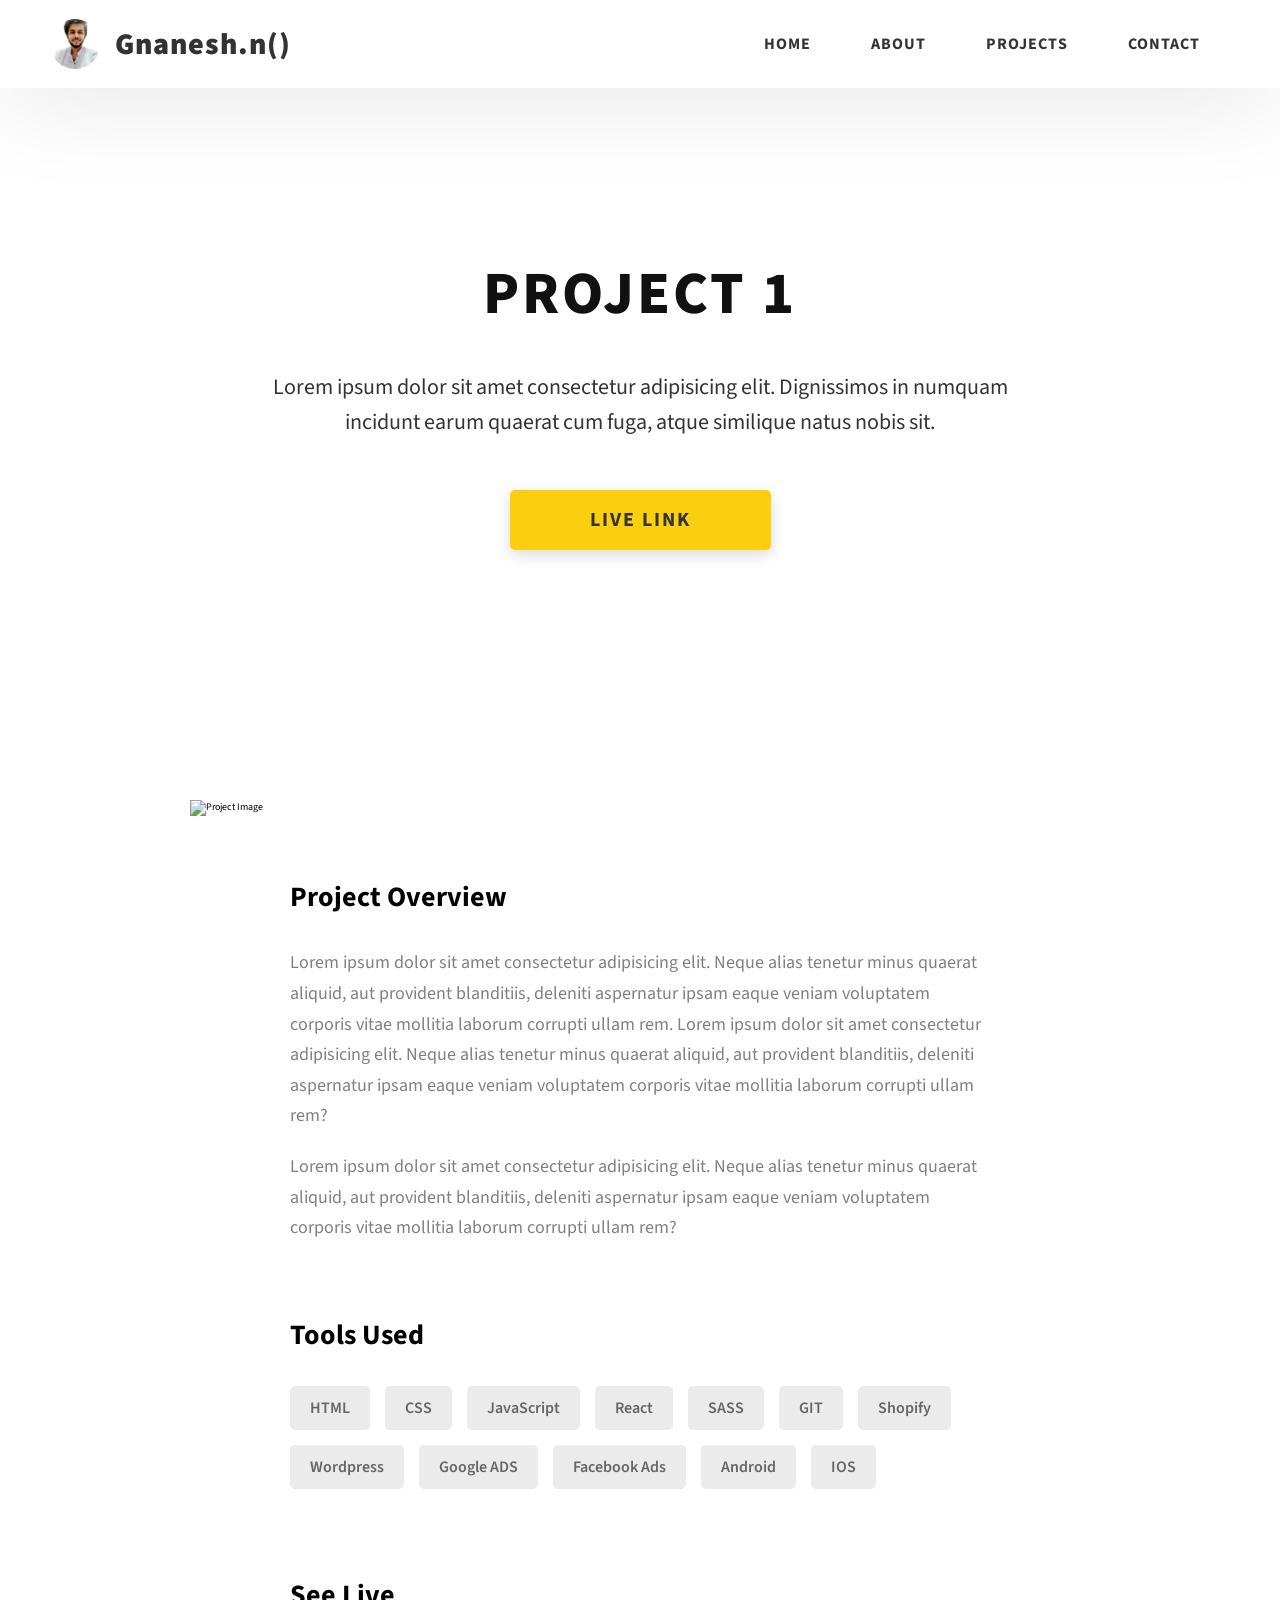
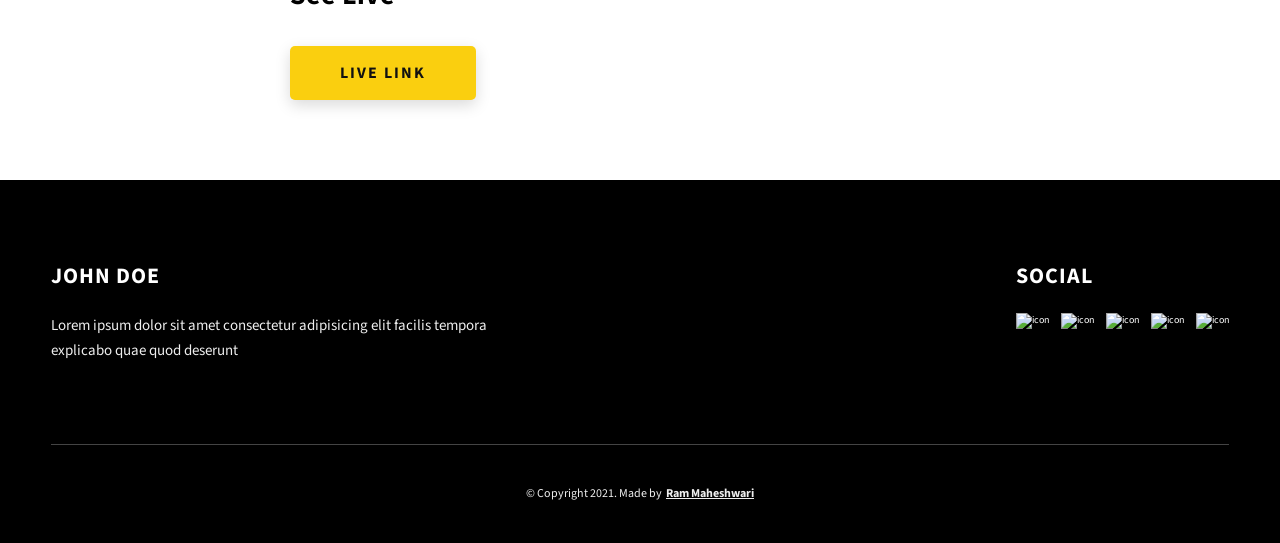
==== project-1.html @ 3f85c2f6 "added some text" ====
<!DOCTYPE html>
<html lang="en">
  <head>
    <meta charset="UTF-8" />
    <meta name="viewport" content="width=device-width, initial-scale=1.0" />
    <meta http-equiv="X-UA-Compatible" content="ie=edge" />
    <title>Case Study of Project 1</title>
    <meta name="description" content="Case study page of Project" />

    <link rel="stylesheet" href="css/style.css" />

    <link rel="preconnect" href="https://fonts.googleapis.com" />
    <link rel="preconnect" href="https://fonts.gstatic.com" crossorigin />
    <link
      href="https://fonts.googleapis.com/css2?family=Source+Sans+Pro:wght@400;600;700;900&display=swap"
      rel="stylesheet"
    />
  </head>
  <body>
    <header class="header">
      <div class="header__content">
        <div class="header__logo-container">
          <div class="header__logo-img-cont">
            <img
              src="./assets/png/IMG_2266.jpg"
              alt="Gnanesh Logo Image"
              class="header__logo-img"
            />
          </div>
          <span class="header__logo-sub">Gnanesh.n()</span>
        </div>
        <div class="header__main">
          <ul class="header__links">
            <li class="header__link-wrapper">
              <a href="./index.html" class="header__link"> Home </a>
            </li>
            <li class="header__link-wrapper">
              <a href="./index.html#about" class="header__link">About </a>
            </li>
            <li class="header__link-wrapper">
              <a href="./index.html#projects" class="header__link">
                Projects
              </a>
            </li>
            <li class="header__link-wrapper">
              <a href="./index.html#contact" class="header__link"> Contact </a>
            </li>
          </ul>
          <div class="header__main-ham-menu-cont">
            <img
              src="./assets/svg/ham-menu.svg"
              alt="hamburger menu"
              class="header__main-ham-menu"
            />
            <img
              src="./assets/svg/ham-menu-close.svg"
              alt="hamburger menu close"
              class="header__main-ham-menu-close d-none"
            />
          </div>
        </div>
      </div>
      <div class="header__sm-menu">
        <div class="header__sm-menu-content">
          <ul class="header__sm-menu-links">
            <li class="header__sm-menu-link">
              <a href="./index.html"> Home </a>
            </li>

            <li class="header__sm-menu-link">
              <a href="./index.html#about"> About </a>
            </li>

            <li class="header__sm-menu-link">
              <a href="./index.html#projects"> Projects </a>
            </li>

            <li class="header__sm-menu-link">
              <a href="./index.html#contact"> Contact </a>
            </li>
          </ul>
        </div>
      </div>
    </header>
    <section class="project-cs-hero">
      <div class="project-cs-hero__content">
        <h1 class="heading-primary">Project 1</h1>
        <div class="project-cs-hero__info">
          <p class="text-primary">
            Lorem ipsum dolor sit amet consectetur adipisicing elit. Dignissimos
            in numquam incidunt earum quaerat cum fuga, atque similique natus
            nobis sit.
          </p>
        </div>
        <div class="project-cs-hero__cta">
          <a href="#" class="btn btn--bg" target="_blank">Live Link</a>
        </div>
      </div>
    </section>
    <section class="project-details">
      <div class="main-container">
        <div class="project-details__content">
          <div class="project-details__showcase-img-cont">
            <img
              src="./assets/jpeg/project-mockup-example.jpeg"
              alt="Project Image"
              class="project-details__showcase-img"
            />
          </div>
          <div class="project-details__content-main">
            <div class="project-details__desc">
              <h3 class="project-details__content-title">Project Overview</h3>
              <p class="project-details__desc-para">
                Lorem ipsum dolor sit amet consectetur adipisicing elit. Neque
                alias tenetur minus quaerat aliquid, aut provident blanditiis,
                deleniti aspernatur ipsam eaque veniam voluptatem corporis vitae
                mollitia laborum corrupti ullam rem. Lorem ipsum dolor sit amet
                consectetur adipisicing elit. Neque alias tenetur minus quaerat
                aliquid, aut provident blanditiis, deleniti aspernatur ipsam
                eaque veniam voluptatem corporis vitae mollitia laborum corrupti
                ullam rem?
              </p>
              <p class="project-details__desc-para">
                Lorem ipsum dolor sit amet consectetur adipisicing elit. Neque
                alias tenetur minus quaerat aliquid, aut provident blanditiis,
                deleniti aspernatur ipsam eaque veniam voluptatem corporis vitae
                mollitia laborum corrupti ullam rem?
              </p>
            </div>
            <div class="project-details__tools-used">
              <h3 class="project-details__content-title">Tools Used</h3>
              <div class="skills">
                <div class="skills__skill">HTML</div>
                <div class="skills__skill">CSS</div>
                <div class="skills__skill">JavaScript</div>
                <div class="skills__skill">React</div>
                <div class="skills__skill">SASS</div>
                <div class="skills__skill">GIT</div>
                <div class="skills__skill">Shopify</div>
                <div class="skills__skill">Wordpress</div>
                <div class="skills__skill">Google ADS</div>
                <div class="skills__skill">Facebook Ads</div>
                <div class="skills__skill">Android</div>
                <div class="skills__skill">IOS</div>
              </div>
            </div>
            <div class="project-details__links">
              <h3 class="project-details__content-title">See Live</h3>
              <a
                href="#"
                class="btn btn--med btn--theme project-details__links-btn"
                target="_blank"
                >Live Link</a
              >
              <a
                href="#"
                class="btn btn--med btn--theme-inv project-details__links-btn"
                target="_blank"
                >Code Link</a
              >
            </div>
          </div>
        </div>
      </div>
    </section>
    <footer class="main-footer">
      <div class="main-container">
        <div class="main-footer__upper">
          <div class="main-footer__row main-footer__row-1">
            <h2 class="heading heading-sm main-footer__heading-sm">
              <span>Social</span>
            </h2>
            <div class="main-footer__social-cont">
              <a target="_blank" rel="noreferrer" href="#">
                <img
                  class="main-footer__icon"
                  src="./assets/png/linkedin-ico.png"
                  alt="icon"
                />
              </a>
              <a target="_blank" rel="noreferrer" href="#">
                <img
                  class="main-footer__icon"
                  src="./assets/png/github-ico.png"
                  alt="icon"
                />
              </a>
              <a target="_blank" rel="noreferrer" href="#">
                <img
                  class="main-footer__icon"
                  src="./assets/png/twitter-ico.png"
                  alt="icon"
                />
              </a>
              <a target="_blank" rel="noreferrer" href="#">
                <img
                  class="main-footer__icon"
                  src="./assets/png/yt-ico.png"
                  alt="icon"
                />
              </a>
              <a target="_blank" rel="noreferrer" href="#">
                <img
                  class="main-footer__icon main-footer__icon--mr-none"
                  src="./assets/png/insta-ico.png"
                  alt="icon"
                />
              </a>
            </div>
          </div>
          <div class="main-footer__row main-footer__row-2">
            <h4 class="heading heading-sm text-lt">John Doe</h4>
            <p class="main-footer__short-desc">
              Lorem ipsum dolor sit amet consectetur adipisicing elit facilis
              tempora explicabo quae quod deserunt
            </p>
          </div>
        </div>

        <div class="main-footer__lower">
          &copy; Copyright 2021. Made by
          <a rel="noreferrer" target="_blank" href="https://rammaheshwari.com"
            >Ram Maheshwari</a
          >
        </div>
      </div>
    </footer>
    <script src="./index.js"></script>
  </body>
</html>
---- css/style.css ----
/*
0 - 600px:      Phone
600 - 900px:    Tablet portrait
900 - 1200px:   Tablet landscape
[1200 - 1800] is where our normal styles apply
1800px + :      Big desktop
$breakpoint arguement choices:
- phone
- tab-port
- tab-land
- big-desktop

Inside media queries 1em is always 16px i.e 1em = 16px at every screen size only inside media queries
*/
*,
*::after,
*::before {
  margin: 0;
  padding: 0;
  box-sizing: inherit;
  font-family: inherit;
}

html {
  font-size: 62.5%;
  scroll-behavior: smooth;
}
@media only screen and (max-width: 75em) {
  html {
    font-size: 59%;
  }
}
@media only screen and (max-width: 56.25em) {
  html {
    font-size: 56%;
  }
}
@media only screen and (min-width: 112.5em) {
  html {
    font-size: 65%;
  }
}

body {
  box-sizing: border-box;
  position: relative;
  line-height: 1.5;
  font-family: sans-serif;
  overflow-x: hidden;
  overflow-y: scroll;
  font-family: "Source Sans Pro", sans-serif;
}

a {
  text-decoration: none;
  color: inherit;
}

li {
  list-style: none;
}

input:focus,
button:focus,
a:focus,
textarea:focus {
  outline: none;
}

button {
  border: none;
  cursor: pointer;
}

textarea {
  resize: none;
}

.heading-primary {
  font-size: 6rem;
  text-transform: uppercase;
  letter-spacing: 3px;
  text-align: center;
  color: #111;
  font-weight: 800;
}
@media only screen and (max-width: 37.5em) {
  .heading-primary {
    font-size: 4.5rem;
  }
}

.heading-sec__mb-bg {
  margin-bottom: 11rem;
}
@media only screen and (max-width: 56.25em) {
  .heading-sec__mb-bg {
    margin-bottom: 8rem;
  }
}

.heading-sec__mb-med {
  margin-bottom: 9rem;
}
@media only screen and (max-width: 56.25em) {
  .heading-sec__mb-med {
    margin-bottom: 8rem;
  }
}

.heading-sec__main {
  display: block;
  font-size: 4rem;
  text-transform: uppercase;
  letter-spacing: 1px;
  letter-spacing: 3px;
  text-align: center;
  margin-bottom: 3.5rem;
  position: relative;
}
.heading-sec__main--lt {
  color: #111;
  font-weight: 800;
}
.heading-sec__main--lt::after {
  content: "";
  background: #facf0f !important;
}
.heading-sec__main::after {
  content: "";
  position: absolute;
  top: calc(100% + 1.5rem);
  height: 5px;
  width: 3rem;
  background: #facf0f;
  left: 50%;
  transform: translateX(-50%);
  border-radius: 5px;
}
@media only screen and (max-width: 37.5em) {
  .heading-sec__main::after {
    top: calc(100% + 1.2rem);
  }
}

.heading-sec__sub {
  display: block;
  text-align: center;
  color: #555;
  font-size: 2rem;
  font-weight: 500;
  max-width: 80rem;
  margin: auto;
  line-height: 1.6;
}
@media only screen and (max-width: 37.5em) {
  .heading-sec__sub {
    font-size: 1.8rem;
  }
}
.heading-sec__sub--lt {
  color: #333;
}

.heading-sm {
  font-size: 2.2rem;
  text-transform: uppercase;
  letter-spacing: 1px;
}

.main-container {
  max-width: 120rem;
  margin: auto;
  width: 92%;
}

.btn {
  background: #facf0f;
  color: #333;
  text-transform: uppercase;
  letter-spacing: 2px;
  display: inline-block;
  font-weight: 700;
  border-radius: 5px;
  box-shadow: 0 5px 15px 0 rgba(0, 0, 0, 0.15);
  transition: transform 0.3s;
}
.btn:hover {
  transform: translateY(-3px);
}
.btn--bg {
  padding: 1.5rem 8rem;
  font-size: 2rem;
}
.btn--med {
  padding: 1.5rem 5rem;
  font-size: 1.6rem;
}
.btn--theme {
  background: #facf0f;
  color: #111;
}
.btn--theme-inv {
  color: #fff;
  background: #fff;
  border: 2px solid #fff;
  box-shadow: none;
  padding: calc(1.5rem - 2px) calc(5rem - 2px);
}

.sec-pad {
  padding: 12rem 0;
}
@media only screen and (max-width: 56.25em) {
  .sec-pad {
    padding: 8rem 0;
  }
}

.text-primary {
  color: #333;
  font-size: 2.2rem;
  text-align: center;
  width: 100%;
  line-height: 1.6;
}
@media only screen and (max-width: 37.5em) {
  .text-primary {
    font-size: 2rem;
  }
}

.d-none {
  display: none;
}

.home-hero {
  color: #fff;
  background: linear-gradient(
      to right,
      rgba(255, 255, 255, 0.8),
      rgba(255, 255, 255, 0.8)
    ),
    url(../../assets/svg/common-bg.svg);
  background-position: center;
  height: 100vh;
  min-height: 80rem;
  max-height: 120rem;
  position: relative;
}
@media only screen and (max-width: 37.5em) {
  .home-hero {
    height: unset;
    min-height: unset;
  }
}
.home-hero__socials {
  position: absolute;
  top: 50%;
  border: 2px solid #eee;
  border-left: 2px solid #eee;
  transform: translateY(-50%);
}
@media only screen and (max-width: 56.25em) {
  .home-hero__socials {
    display: none;
  }
}
.home-hero__mouse-scroll-cont {
  position: absolute;
  bottom: 3%;
  left: 50%;
  transform: translateX(-50%);
}
@media only screen and (max-width: 37.5em) {
  .home-hero__mouse-scroll-cont {
    display: none;
  }
}
.home-hero__social {
  width: 5rem;
}
.home-hero__social-icon-link {
  width: 100%;
  display: block;
  padding: 1.2rem;
  border-bottom: 2px solid #eee;
  transition: background 0.3s;
}
.home-hero__social-icon-link:hover {
  background: rgba(255, 255, 255, 0.1);
}
.home-hero__social-icon-link--bd-none {
  border-bottom: 0;
}
.home-hero__social-icon {
  width: 100%;
}
.home-hero__content {
  position: absolute;
  top: 50%;
  left: 50%;
  transform: translate(-50%, -50%);
  max-width: 90rem;
  width: 92%;
}
@media only screen and (max-width: 37.5em) {
  .home-hero__content {
    padding: 19rem 0 13rem 0;
    margin: auto;
    position: static;
    transform: translate(0, 0);
  }
}
.home-hero__info {
  margin: 3rem auto 0 auto;
  max-width: 80rem;
}
.home-hero__cta {
  margin-top: 5rem;
  text-align: center;
}

.about {
  background: #fafafa;
}
.about__content {
  display: grid;
  grid-template-columns: 1fr 1fr;
  grid-gap: 10rem;
}
@media only screen and (max-width: 56.25em) {
  .about__content {
    grid-template-columns: 1fr;
    grid-gap: 8rem;
  }
}
.about__content-title {
  font-weight: 700;
  font-size: 2.8rem;
  margin-bottom: 3rem;
}
@media only screen and (max-width: 37.5em) {
  .about__content-title {
    font-size: 2.4rem;
  }
}
.about__content-details-para {
  font-size: 1.8rem;
  color: #666;
  max-width: 60rem;
  line-height: 1.7;
  margin-bottom: 1rem;
}
.about__content-details-para--hl {
  font-weight: 700;
  margin: 0 3px;
}
.about__content-details-para:last-child {
  margin-bottom: 4rem;
}
.about__content-details-para a {
  text-decoration: underline;
  font-weight: 700;
  color: #facf0f;
  margin: 0 3px;
}

.projects__row {
  display: grid;
  grid-template-columns: 1.5fr 1fr;
  grid-gap: 5rem;
  margin-bottom: 11rem;
}
@media only screen and (max-width: 56.25em) {
  .projects__row {
    grid-template-columns: 1fr;
    grid-gap: 2rem;
    margin-bottom: 8rem;
  }
}
@media only screen and (max-width: 56.25em) {
  .projects__row {
    text-align: center;
  }
}
.projects__row:last-child {
  margin-bottom: 0;
}
.projects__row-img-cont {
  overflow: hidden;
}
.projects__row-img {
  width: 100%;
  display: block;
  object-fit: cover;
}
.projects__row-content {
  padding: 2rem 0;
  display: flex;
  justify-content: center;
  flex-direction: column;
  align-items: flex-start;
}
@media only screen and (max-width: 56.25em) {
  .projects__row-content {
    align-items: center;
  }
}
.projects__row-content-title {
  font-weight: 700;
  font-size: 2.8rem;
  margin-bottom: 2rem;
}
@media only screen and (max-width: 37.5em) {
  .projects__row-content-title {
    font-size: 2.4rem;
  }
}
.projects__row-content-desc {
  font-size: 1.8rem;
  color: grey;
  max-width: 60rem;
  line-height: 1.7;
  margin-bottom: 3rem;
}
@media only screen and (max-width: 37.5em) {
  .projects__row-content-desc {
    font-size: 1.7rem;
  }
}

.contact {
  background: linear-gradient(
      to right,
      rgba(255, 255, 255, 0.8),
      rgba(255, 255, 255, 0.8)
    ),
    url(../../assets/svg/common-bg.svg);
  background-size: cover;
  background-position: center;
}
.contact__form-container {
  box-shadow: rgb(100 100 111 / 20%) 0 7px 29px 0;
  background: #fff;
  padding: 4rem;
  margin-top: 6rem;
  max-width: 80rem;
  text-align: right;
  width: 95%;
  border-radius: 5px;
  margin: 5rem auto 0 auto;
}
@media only screen and (max-width: 37.5em) {
  .contact__form-container {
    padding: 3rem;
  }
}
.contact__form-field {
  margin-bottom: 4rem;
}
@media only screen and (max-width: 37.5em) {
  .contact__form-field {
    margin-bottom: 3rem;
  }
}
.contact__form-label {
  color: #666;
  font-size: 1.4rem;
  letter-spacing: 1px;
  font-weight: 700;
  margin-bottom: 1rem;
  display: block;
  text-align: left;
}
.contact__form-input {
  color: #333;
  padding: 2rem;
  width: 100%;
  border: 1px solid #ebebeb;
  font-size: 1.6rem;
  letter-spacing: 0px;
  background: #f0f0f0;
  border-radius: 5px;
  font-weight: 600;
  /* Code for Modern Browsers */
  /* Code for WebKit, Blink, Edge */
  /* Code for Internet Explorer 10-11 */
  /* Code for Microsoft Edge */
  /* Code for Mozilla Firefox 4 to 18 */
  /* Code for Mozilla Firefox 19+ */
}
.contact__form-input::placeholder {
  color: #999;
  font-weight: 600;
  font-size: 1.6rem;
}
.contact__form-input::-webkit-input-placeholder {
  color: #999;
  font-weight: 600;
  font-size: 1.6rem;
}
.contact__form-input:-ms-input-placeholder {
  color: #999;
  font-weight: 600;
  font-size: 1.6rem;
}
.contact__form-input::-ms-input-placeholder {
  color: #999;
  font-weight: 600;
  font-size: 1.6rem;
}
.contact__form-input:-moz-placeholder {
  opacity: 1;
  color: #999;
  font-weight: 600;
  font-size: 1.6rem;
}
.contact__form-input::-moz-placeholder {
  opacity: 1;
  color: #999;
  font-weight: 600;
  font-size: 1.6rem;
}
.contact__btn {
  width: 30%;
  padding: 2rem 4rem;
  font-size: 1.6rem;
}
@media only screen and (max-width: 37.5em) {
  .contact__btn {
    width: 100%;
  }
}

.project-cs-hero {
  color: #fff;
  background: linear-gradient(
      to right,
      rgba(255, 255, 255, 0.8),
      rgba(255, 255, 255, 0.8)
    ),
    url(../../assets/svg/common-bg.svg);
  background-size: cover;
  background-position: center;
  position: relative;
}
@media only screen and (max-width: 37.5em) {
  .project-cs-hero {
    height: unset;
    min-height: unset;
  }
}
.project-cs-hero__content {
  padding: 25rem 0 17rem 0;
  max-width: 90rem;
  width: 92%;
  margin: auto;
}
@media only screen and (max-width: 37.5em) {
  .project-cs-hero__content {
    padding: 19rem 0 13rem 0;
    margin: auto;
    position: static;
    transform: translate(0, 0);
  }
}
.project-cs-hero__info {
  margin: 3rem auto 0 auto;
  max-width: 80rem;
}
.project-cs-hero__cta {
  margin-top: 5rem;
  text-align: center;
}

.project-details__content {
  padding: 8rem 0;
  max-width: 90rem;
  margin: auto;
}
.project-details__content-title {
  font-weight: 700;
  font-size: 2.8rem;
  margin-bottom: 3rem;
}
@media only screen and (max-width: 37.5em) {
  .project-details__content-title {
    font-size: 2.4rem;
  }
}

.project-details__showcase-img-cont {
  width: 100%;
  margin-bottom: 6rem;
}

.project-details__showcase-img {
  width: 100%;
}

.project-details__content-main {
  width: 100%;
  max-width: 70rem;
  margin: auto;
}

.project-details__desc {
  margin: 0 0 7rem 0;
}
.project-details__desc-para {
  font-size: 1.8rem;
  line-height: 1.7;
  color: grey;
  margin-bottom: 2rem;
}

.project-details__tools-used {
  margin: 0 0 7rem 0;
}
.project-details__tools-used-list {
  display: flex;
  flex-wrap: wrap;
}
.project-details__tools-used-item {
  padding: 1rem 2rem;
  margin-bottom: 1.5rem;
  margin-right: 1.5rem;
  font-size: 1.6rem;
  background: rgba(153, 153, 153, 0.2);
  border-radius: 5px;
  font-weight: 600;
  color: #777;
}

.project-details__links {
  margin: 0 0;
}
.project-details__links-btn {
  margin-right: 2rem;
}
@media only screen and (max-width: 37.5em) {
  .project-details__links-btn {
    margin-right: 0;
    width: 70%;
    margin-bottom: 2rem;
    text-align: center;
  }
}
.project-details__links-btn:last-child {
  margin: 0;
}
@media only screen and (max-width: 37.5em) {
  .project-details__links-btn:last-child {
    margin: 0;
  }
}

.header {
  position: fixed;
  width: 100%;
  z-index: 1000;
  background: #000;
  background: #fff;
  box-shadow: 0 10px 100px rgba(0, 0, 0, 0.1);
}
.header__content {
  display: flex;
  align-items: center;
  justify-content: space-between;
  padding: 1rem 5rem;
}
@media only screen and (max-width: 56.25em) {
  .header__content {
    padding: 0 2rem;
  }
}
.header__logo-container {
  display: flex;
  align-items: center;
  cursor: pointer;
  color: #333;
  transition: color 0.3s;
}
.header__logo-container:hover {
  color: #666363ed;
  /* color: #facf0f; */
}
.header__logo-img-cont {
  width: 5rem;
  height: 5rem;
  border-radius: 50px;
  overflow: hidden;
  margin-right: 1.5rem;
  background: #fff;
}
@media only screen and (max-width: 56.25em) {
  .header__logo-img-cont {
    width: 4.5rem;
    height: 4.5rem;
    margin-right: 1.2rem;
  }
}
.header__logo-img {
  width: 100%;
  height: 100%;
  object-fit: cover;
  object-position: center;
  display: block;
}
.header__logo-sub {
  font-size: 3rem;
  /* text-transform: uppercase; */
  font-weight: 900;
  letter-spacing: 1px;
}
.header__links {
  display: flex;
}
@media only screen and (max-width: 37.5em) {
  .header__links {
    display: none;
  }
}
.header__link {
  padding: 2.2rem 3rem;
  display: inline-block;
  font-size: 1.6rem;
  color: #333;
  text-transform: uppercase;
  letter-spacing: 1px;
  font-weight: 700;
  transition: color 0.3s;
}
.header__link:hover {
  color: rgb(229, 21, 21);
}
@media only screen and (max-width: 56.25em) {
  .header__link {
    padding: 3rem 1.8rem;
    font-size: 1.5rem;
  }
}
.header__main-ham-menu-cont {
  display: none;
  width: 3rem;
  padding: 2.2rem 0;
}
@media only screen and (max-width: 37.5em) {
  .header__main-ham-menu-cont {
    display: block;
  }
}
.header__main-ham-menu {
  width: 100%;
}
.header__main-ham-menu-close {
  width: 100%;
}
.header__sm-menu {
  background: #fff;
  position: absolute;
  width: 100%;
  top: 100%;
  visibility: hidden;
  opacity: 0;
  transition: all 0.3s;
  box-shadow: 0px 5px 5px 0px rgba(0, 0, 0, 0.1);
  -webkit-box-shadow: 0px 5px 5px 0px rgba(0, 0, 0, 0.1);
  -moz-box-shadow: 0px 5px 5px 0px rgba(0, 0, 0, 0.1);
}
.header__sm-menu--active {
  visibility: hidden;
  opacity: 0;
}
@media only screen and (max-width: 37.5em) {
  .header__sm-menu--active {
    visibility: visible;
    opacity: 1;
  }
}
.header__sm-menu-link a {
  display: block;
  text-decoration: none;
  padding: 2.5rem 3rem;
  font-size: 1.6rem;
  color: #333;
  text-align: right;
  border-bottom: 1px solid #eee;
  font-weight: 700;
  text-transform: uppercase;
  letter-spacing: 2px;
  transition: color 0.3s;
}
.header__sm-menu-link a:hover {
  color: #fff;
}
.header__sm-menu-link:first-child a {
  border-top: 1px solid #eee;
}
.header__sm-menu-link-last {
  border-bottom: 0;
}

.main-footer {
  background: #000;
  color: #fff;
}
.main-footer__upper {
  display: flex;
  justify-content: space-between;
  padding: 8rem 0;
}
@media only screen and (max-width: 56.25em) {
  .main-footer__upper {
    padding: 6rem 0;
  }
}
@media only screen and (max-width: 37.5em) {
  .main-footer__upper {
    display: block;
  }
}
.main-footer__row-1 {
  order: 2;
}
@media only screen and (max-width: 56.25em) {
  .main-footer__row-1 {
    margin-bottom: 5rem;
  }
}
.main-footer__row-2 {
  width: 40%;
  order: 1;
  max-width: 50rem;
}
@media only screen and (max-width: 56.25em) {
  .main-footer__row-2 {
    width: 100%;
  }
}
.main-footer__short-desc {
  margin-top: 2rem;
  color: #eee;
  font-size: 1.5rem;
  line-height: 1.7;
}
.main-footer__social-cont {
  margin-top: 2rem;
}
.main-footer__icon {
  margin-right: 1rem;
  width: 2.5rem;
}
.main-footer__icon--mr-none {
  margin-right: 0;
}
.main-footer__lower {
  padding: 4rem 0;
  border-top: 1px solid #444;
  color: #eee;
  font-size: 1.2rem;
  text-align: left;
  text-align: center;
}
.main-footer__lower a {
  text-decoration: underline;
  font-weight: bold;
  margin-left: 2px;
}
@media only screen and (max-width: 56.25em) {
  .main-footer__lower {
    padding: 3.5rem 0;
  }
}

.skills {
  display: flex;
  flex-wrap: wrap;
}
.skills__skill {
  padding: 1rem 2rem;
  margin-bottom: 1.5rem;
  margin-right: 1.5rem;
  font-size: 1.6rem;
  background: rgba(153, 153, 153, 0.2);
  border-radius: 5px;
  font-weight: 600;
  color: #666;
}

.mouse {
  width: 25px;
  height: 40px;
  border: 2px solid #333;
  border-radius: 60px;
  position: relative;
  overflow: hidden;
}
.mouse::before {
  content: "";
  width: 5px;
  height: 5px;
  position: absolute;
  top: 7px;
  left: 50%;
  transform: translateX(-50%);
  background-color: #eee;
  border-radius: 50%;
  opacity: 1;
  animation: wheel 1.3s infinite;
  -webkit-animation: wheel 1.3s infinite;
}

@keyframes wheel {
  to {
    opacity: 0;
    top: 27px;
  }
}

@-webkit-keyframes wheel {
  to {
    opacity: 0;
    top: 27px;
  }
}
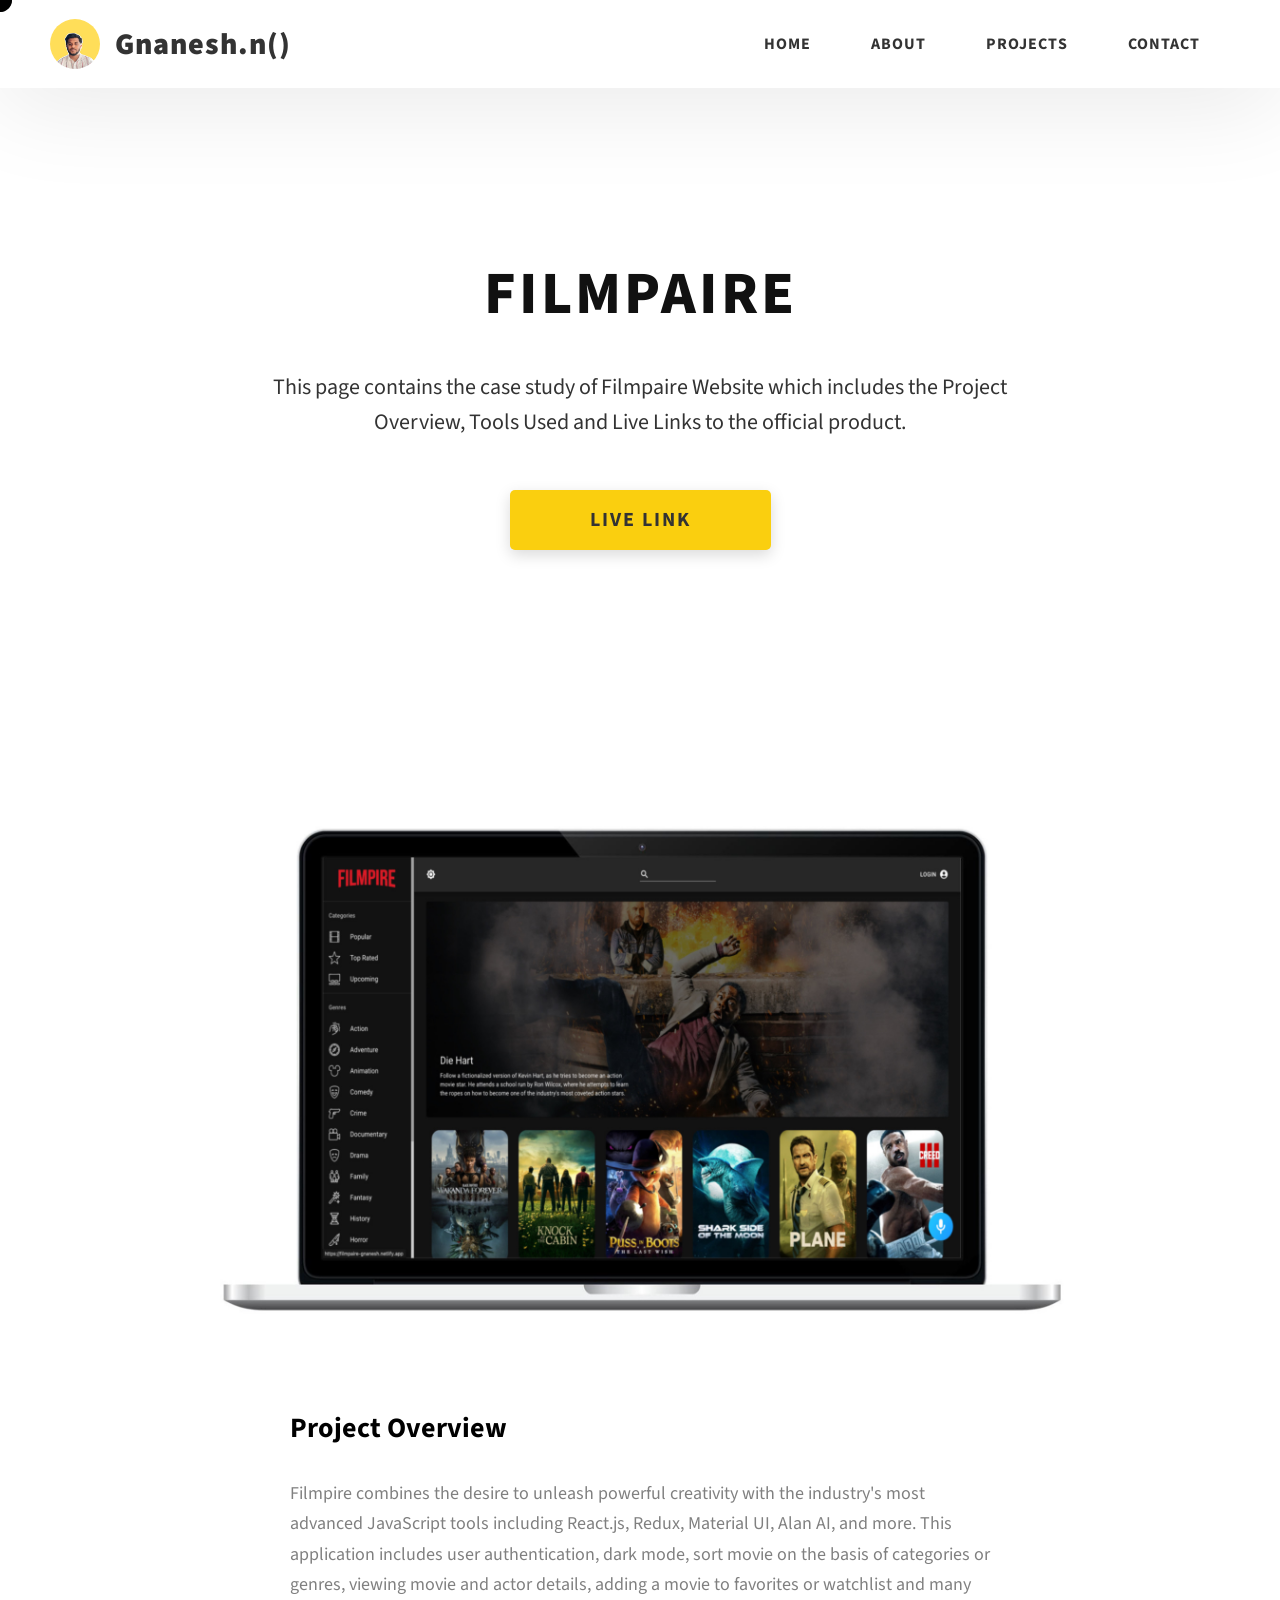
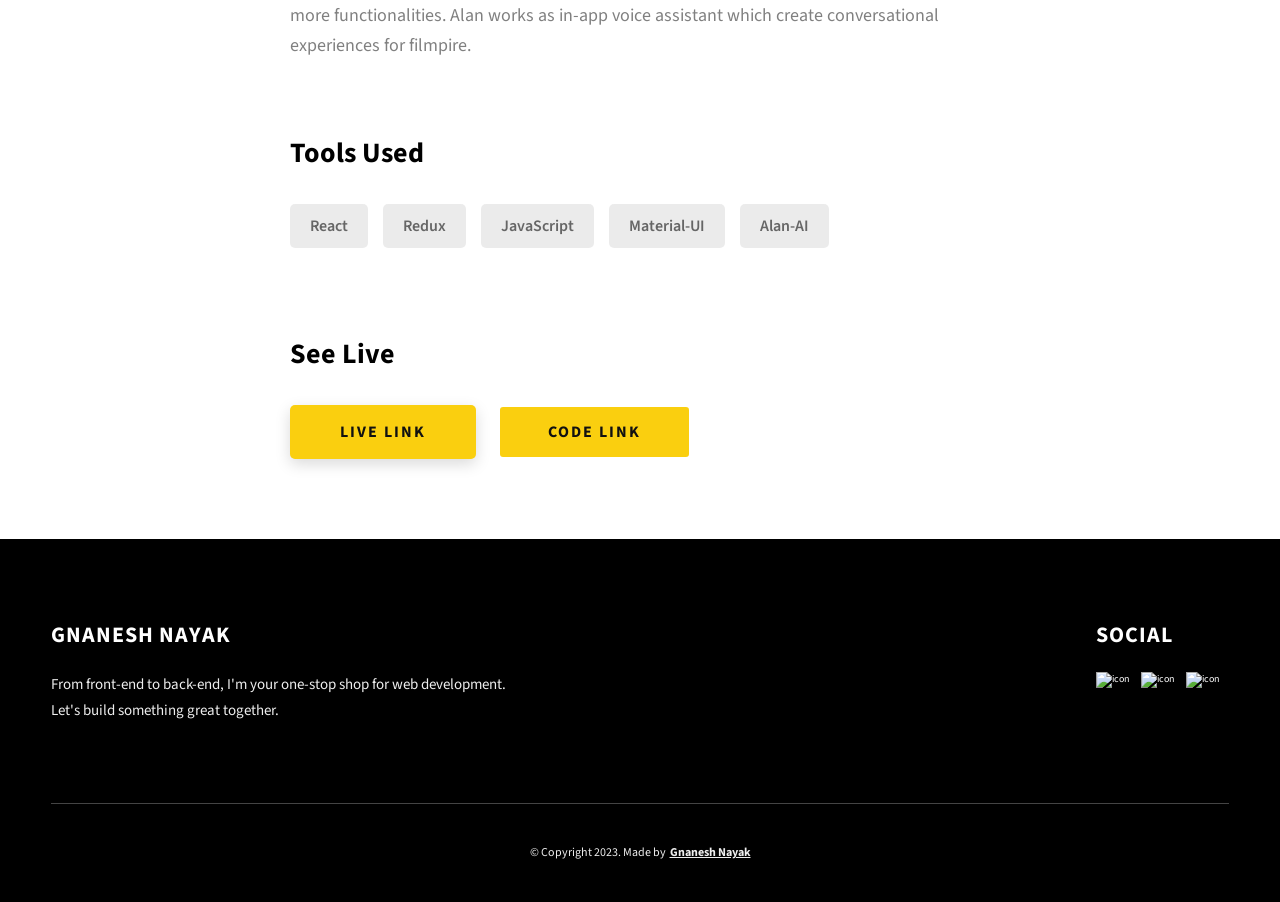
==== commit 3880cb1a: "intial commit" ====
--- a/project-1.html
+++ b/project-1.html
@@ -17,12 +17,32 @@
     />
   </head>
   <body>
+    <div class="circle"></div>
+    <div class="circle"></div>
+    <div class="circle"></div>
+    <div class="circle"></div>
+    <div class="circle"></div>
+    <div class="circle"></div>
+    <div class="circle"></div>
+    <div class="circle"></div>
+    <div class="circle"></div>
+    <div class="circle"></div>
+    <div class="circle"></div>
+    <div class="circle"></div>
+    <div class="circle"></div>
+    <div class="circle"></div>
+    <div class="circle"></div>
+    <div class="circle"></div>
+    <div class="circle"></div>
+    <div class="circle"></div>
+    <div class="circle"></div>
+    <div class="circle"></div>
     <header class="header">
       <div class="header__content">
         <div class="header__logo-container">
           <div class="header__logo-img-cont">
             <img
-              src="./assets/png/IMG_2266.jpg"
+              src="./assets/png/gnanesh.JPG"
               alt="Gnanesh Logo Image"
               class="header__logo-img"
             />
@@ -84,16 +104,21 @@
     </header>
     <section class="project-cs-hero">
       <div class="project-cs-hero__content">
-        <h1 class="heading-primary">Project 1</h1>
+        <h1 class="heading-primary">Filmpaire</h1>
         <div class="project-cs-hero__info">
           <p class="text-primary">
-            Lorem ipsum dolor sit amet consectetur adipisicing elit. Dignissimos
-            in numquam incidunt earum quaerat cum fuga, atque similique natus
-            nobis sit.
+            This page contains the case study of Filmpaire Website which
+            includes the Project Overview, Tools Used and Live Links to the
+            official product.
           </p>
         </div>
         <div class="project-cs-hero__cta">
-          <a href="#" class="btn btn--bg" target="_blank">Live Link</a>
+          <a
+            href="https://filmpaire-gnanesh.netlify.app/"
+            class="btn btn--bg"
+            target="_blank"
+            >Live Link</a
+          >
         </div>
       </div>
     </section>
@@ -102,7 +127,7 @@
         <div class="project-details__content">
           <div class="project-details__showcase-img-cont">
             <img
-              src="./assets/jpeg/project-mockup-example.jpeg"
+              src="./assets/jpeg/filmpaire.JPEG"
               alt="Project Image"
               class="project-details__showcase-img"
             />
@@ -111,49 +136,36 @@
             <div class="project-details__desc">
               <h3 class="project-details__content-title">Project Overview</h3>
               <p class="project-details__desc-para">
-                Lorem ipsum dolor sit amet consectetur adipisicing elit. Neque
-                alias tenetur minus quaerat aliquid, aut provident blanditiis,
-                deleniti aspernatur ipsam eaque veniam voluptatem corporis vitae
-                mollitia laborum corrupti ullam rem. Lorem ipsum dolor sit amet
-                consectetur adipisicing elit. Neque alias tenetur minus quaerat
-                aliquid, aut provident blanditiis, deleniti aspernatur ipsam
-                eaque veniam voluptatem corporis vitae mollitia laborum corrupti
-                ullam rem?
-              </p>
-              <p class="project-details__desc-para">
-                Lorem ipsum dolor sit amet consectetur adipisicing elit. Neque
-                alias tenetur minus quaerat aliquid, aut provident blanditiis,
-                deleniti aspernatur ipsam eaque veniam voluptatem corporis vitae
-                mollitia laborum corrupti ullam rem?
+                Filmpire combines the desire to unleash powerful creativity with
+                the industry's most advanced JavaScript tools including
+                React.js, Redux, Material UI, Alan AI, and more. This
+                application includes user authentication, dark mode, sort movie
+                on the basis of categories or genres, viewing movie and actor
+                details, adding a movie to favorites or watchlist and many more
+                functionalities. Alan works as in-app voice assistant which
+                create conversational experiences for filmpire.
               </p>
             </div>
             <div class="project-details__tools-used">
               <h3 class="project-details__content-title">Tools Used</h3>
               <div class="skills">
-                <div class="skills__skill">HTML</div>
-                <div class="skills__skill">CSS</div>
+                <div class="skills__skill">React</div>
+                <div class="skills__skill">Redux</div>
                 <div class="skills__skill">JavaScript</div>
-                <div class="skills__skill">React</div>
-                <div class="skills__skill">SASS</div>
-                <div class="skills__skill">GIT</div>
-                <div class="skills__skill">Shopify</div>
-                <div class="skills__skill">Wordpress</div>
-                <div class="skills__skill">Google ADS</div>
-                <div class="skills__skill">Facebook Ads</div>
-                <div class="skills__skill">Android</div>
-                <div class="skills__skill">IOS</div>
+                <div class="skills__skill">Material-UI</div>
+                <div class="skills__skill">Alan-AI</div>
               </div>
             </div>
             <div class="project-details__links">
               <h3 class="project-details__content-title">See Live</h3>
               <a
-                href="#"
+                href="https://filmpaire-gnanesh.netlify.app/"
                 class="btn btn--med btn--theme project-details__links-btn"
                 target="_blank"
                 >Live Link</a
               >
               <a
-                href="#"
+                href="https://github.com/GnaneshNayak/Filmpire"
                 class="btn btn--med btn--theme-inv project-details__links-btn"
                 target="_blank"
                 >Code Link</a
@@ -171,57 +183,53 @@
               <span>Social</span>
             </h2>
             <div class="main-footer__social-cont">
-              <a target="_blank" rel="noreferrer" href="#">
+              <a
+                target="_blank"
+                rel="noreferrer"
+                href="https://www.linkedin.com/in/gnanesh-nayak-52625922a/"
+              >
                 <img
                   class="main-footer__icon"
                   src="./assets/png/linkedin-ico.png"
                   alt="icon"
                 />
               </a>
-              <a target="_blank" rel="noreferrer" href="#">
+              <a
+                target="_blank"
+                rel="noreferrer"
+                href="https://github.com/GnaneshNayak"
+              >
                 <img
                   class="main-footer__icon"
                   src="./assets/png/github-ico.png"
                   alt="icon"
                 />
               </a>
-              <a target="_blank" rel="noreferrer" href="#">
+              <a
+                target="_blank"
+                rel="noreferrer"
+                href="https://twitter.com/gnaneshnayak"
+              >
                 <img
                   class="main-footer__icon"
                   src="./assets/png/twitter-ico.png"
                   alt="icon"
                 />
               </a>
-              <a target="_blank" rel="noreferrer" href="#">
-                <img
-                  class="main-footer__icon"
-                  src="./assets/png/yt-ico.png"
-                  alt="icon"
-                />
-              </a>
-              <a target="_blank" rel="noreferrer" href="#">
-                <img
-                  class="main-footer__icon main-footer__icon--mr-none"
-                  src="./assets/png/insta-ico.png"
-                  alt="icon"
-                />
-              </a>
             </div>
           </div>
           <div class="main-footer__row main-footer__row-2">
-            <h4 class="heading heading-sm text-lt">John Doe</h4>
+            <h4 class="heading heading-sm text-lt">Gnanesh Nayak</h4>
             <p class="main-footer__short-desc">
-              Lorem ipsum dolor sit amet consectetur adipisicing elit facilis
-              tempora explicabo quae quod deserunt
+              From front-end to back-end, I'm your one-stop shop for web
+              development. Let's build something great together.
             </p>
           </div>
         </div>
 
         <div class="main-footer__lower">
-          &copy; Copyright 2021. Made by
-          <a rel="noreferrer" target="_blank" href="https://rammaheshwari.com"
-            >Ram Maheshwari</a
-          >
+          &copy; Copyright 2023. Made by
+          <a rel="noreferrer" href="/">Gnanesh Nayak</a>
         </div>
       </div>
     </footer>
--- a/css/style.css
+++ b/css/style.css
@@ -48,7 +48,7 @@
   font-family: sans-serif;
   overflow-x: hidden;
   overflow-y: scroll;
-  font-family: "Source Sans Pro", sans-serif;
+  font-family: 'Source Sans Pro', sans-serif;
 }
 
 a {
@@ -123,11 +123,11 @@
   font-weight: 800;
 }
 .heading-sec__main--lt::after {
-  content: "";
+  content: '';
   background: #facf0f !important;
 }
 .heading-sec__main::after {
-  content: "";
+  content: '';
   position: absolute;
   top: calc(100% + 1.5rem);
   height: 5px;
@@ -201,8 +201,8 @@
   color: #111;
 }
 .btn--theme-inv {
-  color: #fff;
-  background: #fff;
+  color: #111;
+  background: #facf0f;
   border: 2px solid #fff;
   box-shadow: none;
   padding: calc(1.5rem - 2px) calc(5rem - 2px);
@@ -288,12 +288,15 @@
   transition: background 0.3s;
 }
 .home-hero__social-icon-link:hover {
+  /* background: rgba(255, 255, 255, 0.1); */
   background: rgba(255, 255, 255, 0.1);
+  /* background: red; */
 }
 .home-hero__social-icon-link--bd-none {
   border-bottom: 0;
 }
 .home-hero__social-icon {
+  filter: invert(1);
   width: 100%;
 }
 .home-hero__content {
@@ -898,14 +901,14 @@
   overflow: hidden;
 }
 .mouse::before {
-  content: "";
+  content: '';
   width: 5px;
   height: 5px;
   position: absolute;
   top: 7px;
   left: 50%;
   transform: translateX(-50%);
-  background-color: #eee;
+  background-color: #000;
   border-radius: 50%;
   opacity: 1;
   animation: wheel 1.3s infinite;
@@ -925,3 +928,17 @@
     top: 27px;
   }
 }
+
+@media screen and (min-width: 1024px) {
+  .circle {
+    height: 24px;
+    width: 24px;
+    border-radius: 24px;
+    background-color: black;
+    position: fixed;
+    top: 0;
+    left: 0;
+    pointer-events: none;
+    z-index: 99999999; /* so that it stays on top of all other elements */
+  }
+}
